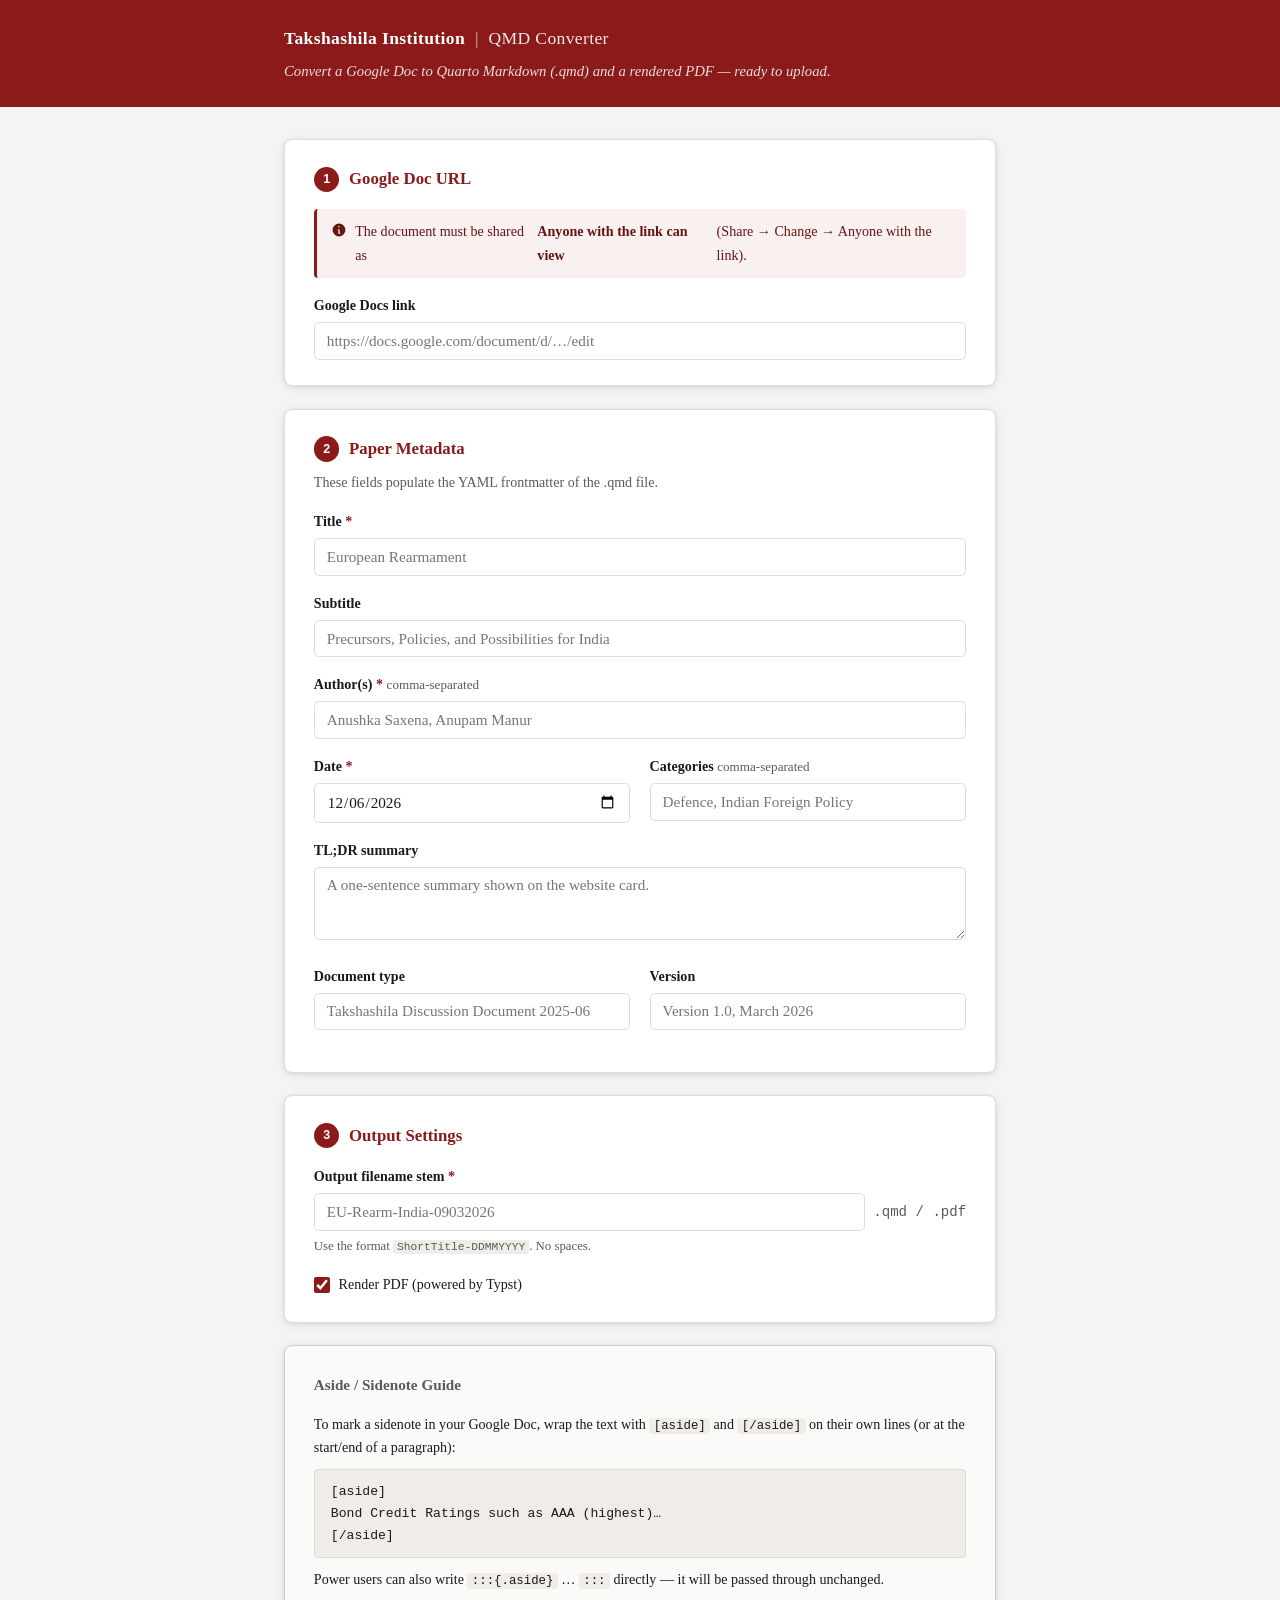
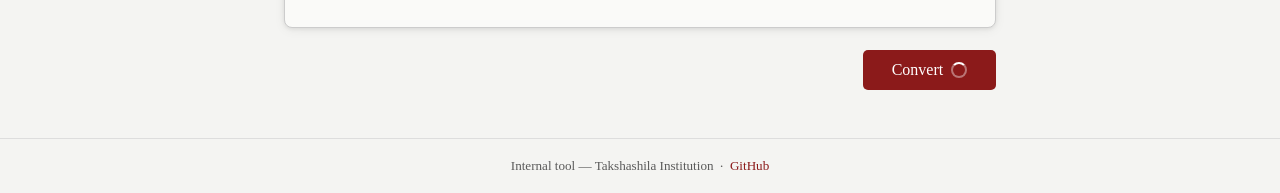
==== static/index.html @ 82a9cf4a "Initial commit: Takshashila QMD Converter" ====
<!DOCTYPE html>
<html lang="en">
<head>
  <meta charset="UTF-8" />
  <meta name="viewport" content="width=device-width, initial-scale=1.0" />
  <title>Takshashila QMD Converter</title>
  <link rel="stylesheet" href="style.css" />
</head>
<body>
  <header>
    <div class="header-inner">
      <div class="logo-row">
        <span class="logo-text">Takshashila Institution</span>
        <span class="logo-divider">|</span>
        <span class="tool-name">QMD Converter</span>
      </div>
      <p class="header-sub">Convert a Google Doc to Quarto Markdown (.qmd) and a rendered PDF — ready to upload.</p>
    </div>
  </header>

  <main>
    <form id="convertForm" novalidate>

      <!-- ── Step 1: Google Doc URL ─────────────────────────────────────── -->
      <section class="card">
        <h2><span class="step">1</span> Google Doc URL</h2>
        <div class="tip">
          <svg xmlns="http://www.w3.org/2000/svg" viewBox="0 0 20 20" fill="currentColor" width="16" height="16"><path fill-rule="evenodd" d="M18 10A8 8 0 1 1 2 10a8 8 0 0 1 16 0Zm-7-4a1 1 0 1 1-2 0 1 1 0 0 1 2 0ZM9 9a.75.75 0 0 0 0 1.5h.253a.25.25 0 0 1 .244.304l-.459 2.066A1.75 1.75 0 0 0 10.747 15H11a.75.75 0 0 0 0-1.5h-.253a.25.25 0 0 1-.244-.304l.459-2.066A1.75 1.75 0 0 0 9.253 9H9Z" clip-rule="evenodd" /></svg>
          The document must be shared as <strong>Anyone with the link can view</strong> (Share → Change → Anyone with the link).
        </div>
        <label for="google_doc_url">Google Docs link</label>
        <input
          type="url"
          id="google_doc_url"
          name="google_doc_url"
          placeholder="https://docs.google.com/document/d/…/edit"
          required
        />
      </section>

      <!-- ── Step 2: Paper metadata ─────────────────────────────────────── -->
      <section class="card">
        <h2><span class="step">2</span> Paper Metadata</h2>
        <p class="card-desc">These fields populate the YAML frontmatter of the .qmd file.</p>

        <div class="field-grid">
          <div class="field full">
            <label for="title">Title <span class="req">*</span></label>
            <input type="text" id="title" name="title" placeholder="European Rearmament" required />
          </div>

          <div class="field full">
            <label for="subtitle">Subtitle</label>
            <input type="text" id="subtitle" name="subtitle" placeholder="Precursors, Policies, and Possibilities for India" />
          </div>

          <div class="field full">
            <label for="authors">Author(s) <span class="req">*</span> <span class="hint">comma-separated</span></label>
            <input type="text" id="authors" name="authors" placeholder="Anushka Saxena, Anupam Manur" required />
          </div>

          <div class="field">
            <label for="date">Date <span class="req">*</span></label>
            <input type="date" id="date" name="date" required />
          </div>

          <div class="field">
            <label for="categories">Categories <span class="hint">comma-separated</span></label>
            <input type="text" id="categories" name="categories" placeholder="Defence, Indian Foreign Policy" />
          </div>

          <div class="field full">
            <label for="tldr">TL;DR summary</label>
            <textarea id="tldr" name="tldr" rows="3" placeholder="A one-sentence summary shown on the website card."></textarea>
          </div>

          <div class="field">
            <label for="doctype">Document type</label>
            <input type="text" id="doctype" name="doctype" placeholder="Takshashila Discussion Document 2025-06" />
          </div>

          <div class="field">
            <label for="docversion">Version</label>
            <input type="text" id="docversion" name="docversion" placeholder="Version 1.0, March 2026" />
          </div>
        </div>
      </section>

      <!-- ── Step 3: Output settings ────────────────────────────────────── -->
      <section class="card">
        <h2><span class="step">3</span> Output Settings</h2>

        <div class="field">
          <label for="pdf_filename">Output filename stem <span class="req">*</span></label>
          <div class="filename-row">
            <input type="text" id="pdf_filename" name="pdf_filename"
              placeholder="EU-Rearm-India-09032026" required
              pattern="[A-Za-z0-9_\-]+"
              title="Letters, numbers, hyphens and underscores only" />
            <span class="filename-ext">.qmd / .pdf</span>
          </div>
          <p class="field-hint">Use the format <code>ShortTitle-DDMMYYYY</code>. No spaces.</p>
        </div>

        <div class="checkbox-row">
          <input type="checkbox" id="render_pdf" name="render_pdf" checked />
          <label for="render_pdf">Render PDF (powered by Typst)</label>
        </div>
      </section>

      <!-- ── Aside tip ───────────────────────────────────────────────────── -->
      <section class="card aside-guide">
        <h2>Aside / Sidenote Guide</h2>
        <p>To mark a sidenote in your Google Doc, wrap the text with <code>[aside]</code> and <code>[/aside]</code> on their own lines (or at the start/end of a paragraph):</p>
        <pre>[aside]
Bond Credit Ratings such as AAA (highest)…
[/aside]</pre>
        <p>Power users can also write <code>:::{.aside}</code> … <code>:::</code> directly — it will be passed through unchanged.</p>
      </section>

      <!-- ── Submit ──────────────────────────────────────────────────────── -->
      <div class="submit-row">
        <button type="submit" id="convertBtn" class="btn-primary">
          <span class="btn-label">Convert</span>
          <span class="spinner" hidden></span>
        </button>
      </div>

    </form>

    <!-- ── Result area ─────────────────────────────────────────────────── -->
    <div id="resultArea" hidden>
      <section class="card result-card" id="successCard" hidden>
        <div class="result-icon success-icon">✓</div>
        <h2>Done!</h2>
        <p id="resultMsg"></p>
        <div class="download-buttons">
          <a id="dlZip" href="#" class="btn-primary" download>Download .zip (QMD + PDF + images)</a>
          <a id="dlQmd" href="#" class="btn-secondary" download>Download .qmd only</a>
          <a id="dlPdf" href="#" class="btn-secondary" download>Download .pdf only</a>
        </div>
        <button class="btn-text" id="convertAnother">Convert another document →</button>
      </section>

      <section class="card result-card" id="errorCard" hidden>
        <div class="result-icon error-icon">✕</div>
        <h2>Something went wrong</h2>
        <p id="errorMsg" class="error-text"></p>
        <button class="btn-secondary" id="tryAgainBtn">Try again</button>
      </section>
    </div>
  </main>

  <footer>
    <p>Internal tool — Takshashila Institution &nbsp;·&nbsp;
      <a href="https://github.com/takshashila-institution/qmd-converter" target="_blank">GitHub</a>
    </p>
  </footer>

  <script src="app.js"></script>
</body>
</html>
---- static/style.css ----
/* ── Reset & base ─────────────────────────────────────────────────────────── */
*, *::before, *::after { box-sizing: border-box; margin: 0; padding: 0; }

:root {
  --brand:       #8B1A1A;   /* Takshashila deep red */
  --brand-dark:  #6a1313;
  --brand-light: #f9f0f0;
  --text:        #1a1a1a;
  --muted:       #5a5a5a;
  --border:      #ddd;
  --bg:          #f4f4f2;
  --card-bg:     #ffffff;
  --success:     #1a6e35;
  --error:       #b91c1c;
  --radius:      8px;
  --shadow:      0 1px 4px rgba(0,0,0,.08), 0 2px 12px rgba(0,0,0,.06);
  --font:        'Georgia', serif;
  --mono:        'Menlo', 'Consolas', monospace;
}

body {
  font-family: var(--font);
  font-size: 16px;
  line-height: 1.65;
  color: var(--text);
  background: var(--bg);
  min-height: 100vh;
  display: flex;
  flex-direction: column;
}

/* ── Header ───────────────────────────────────────────────────────────────── */
header {
  background: var(--brand);
  color: #fff;
  padding: 1.5rem 0;
}
.header-inner {
  max-width: 760px;
  margin: 0 auto;
  padding: 0 1.5rem;
}
.logo-row {
  display: flex;
  align-items: center;
  gap: .6rem;
  font-size: 1.1rem;
  font-weight: bold;
  letter-spacing: .02em;
  margin-bottom: .35rem;
}
.logo-divider { opacity: .5; }
.tool-name { font-weight: normal; opacity: .9; }
.header-sub { font-size: .92rem; opacity: .85; font-style: italic; }

/* ── Main / layout ────────────────────────────────────────────────────────── */
main {
  flex: 1;
  max-width: 760px;
  width: 100%;
  margin: 2rem auto 3rem;
  padding: 0 1.5rem;
}

/* ── Cards ────────────────────────────────────────────────────────────────── */
.card {
  background: var(--card-bg);
  border: 1px solid var(--border);
  border-radius: var(--radius);
  box-shadow: var(--shadow);
  padding: 1.6rem 1.8rem;
  margin-bottom: 1.4rem;
}
.card h2 {
  font-size: 1.05rem;
  font-weight: bold;
  display: flex;
  align-items: center;
  gap: .6rem;
  margin-bottom: 1rem;
  color: var(--brand);
}
.card-desc {
  font-size: .88rem;
  color: var(--muted);
  margin-top: -.5rem;
  margin-bottom: 1rem;
}
.step {
  display: inline-flex;
  align-items: center;
  justify-content: center;
  width: 1.6rem;
  height: 1.6rem;
  background: var(--brand);
  color: #fff;
  border-radius: 50%;
  font-size: .78rem;
  font-family: sans-serif;
  font-weight: bold;
  flex-shrink: 0;
}

/* ── Tip box ──────────────────────────────────────────────────────────────── */
.tip {
  display: flex;
  align-items: flex-start;
  gap: .5rem;
  background: var(--brand-light);
  border-left: 3px solid var(--brand);
  border-radius: 4px;
  padding: .7rem .9rem;
  font-size: .88rem;
  color: var(--brand-dark);
  margin-bottom: 1rem;
}
.tip svg { flex-shrink: 0; margin-top: 2px; }

/* ── Form fields ──────────────────────────────────────────────────────────── */
label {
  display: block;
  font-size: .88rem;
  font-weight: bold;
  margin-bottom: .3rem;
  color: var(--text);
}
.hint {
  font-weight: normal;
  color: var(--muted);
  font-size: .82rem;
}
.req { color: var(--brand); }

input[type="text"],
input[type="url"],
input[type="date"],
textarea {
  width: 100%;
  padding: .55rem .75rem;
  border: 1px solid var(--border);
  border-radius: 5px;
  font-family: var(--font);
  font-size: .95rem;
  color: var(--text);
  background: #fff;
  transition: border-color .15s;
}
input:focus, textarea:focus {
  outline: none;
  border-color: var(--brand);
  box-shadow: 0 0 0 3px rgba(139,26,26,.1);
}
input.error, textarea.error {
  border-color: var(--error);
}
textarea { resize: vertical; }

.field { margin-bottom: 1rem; }
.field:last-child { margin-bottom: 0; }
.field-hint {
  font-size: .8rem;
  color: var(--muted);
  margin-top: .3rem;
}

.field-grid {
  display: grid;
  grid-template-columns: 1fr 1fr;
  gap: 0 1.2rem;
}
.field-grid .field.full { grid-column: 1 / -1; }

.filename-row {
  display: flex;
  align-items: center;
  gap: .5rem;
}
.filename-row input { flex: 1; }
.filename-ext {
  font-size: .88rem;
  color: var(--muted);
  white-space: nowrap;
  font-family: var(--mono);
}

.checkbox-row {
  display: flex;
  align-items: center;
  gap: .55rem;
  margin-top: .8rem;
  font-size: .92rem;
}
.checkbox-row input[type="checkbox"] {
  width: 1rem;
  height: 1rem;
  accent-color: var(--brand);
  cursor: pointer;
}
.checkbox-row label {
  margin: 0;
  font-weight: normal;
  cursor: pointer;
}

/* ── Aside guide card ─────────────────────────────────────────────────────── */
.aside-guide {
  background: #fafaf8;
  border-color: #ccc;
}
.aside-guide h2 {
  font-size: .95rem;
  color: var(--muted);
}
.aside-guide p { font-size: .88rem; margin-bottom: .6rem; }
.aside-guide pre {
  background: #f0ede8;
  border: 1px solid #ddd;
  border-radius: 4px;
  padding: .7rem 1rem;
  font-family: var(--mono);
  font-size: .82rem;
  margin-bottom: .6rem;
  overflow-x: auto;
}
code {
  font-family: var(--mono);
  font-size: .88em;
  background: #f0ede8;
  padding: .1em .35em;
  border-radius: 3px;
}
.aside-guide pre code { background: none; padding: 0; }

/* ── Buttons ──────────────────────────────────────────────────────────────── */
.submit-row {
  display: flex;
  justify-content: flex-end;
  margin-top: .5rem;
}
.btn-primary {
  background: var(--brand);
  color: #fff;
  border: none;
  border-radius: 5px;
  padding: .7rem 1.8rem;
  font-size: 1rem;
  font-family: var(--font);
  cursor: pointer;
  display: inline-flex;
  align-items: center;
  gap: .5rem;
  text-decoration: none;
  transition: background .15s;
}
.btn-primary:hover { background: var(--brand-dark); }
.btn-primary:disabled {
  background: #aaa;
  cursor: not-allowed;
}
.btn-secondary {
  background: #fff;
  color: var(--brand);
  border: 1.5px solid var(--brand);
  border-radius: 5px;
  padding: .6rem 1.4rem;
  font-size: .95rem;
  font-family: var(--font);
  cursor: pointer;
  text-decoration: none;
  display: inline-flex;
  align-items: center;
  transition: background .15s;
}
.btn-secondary:hover { background: var(--brand-light); }
.btn-text {
  background: none;
  border: none;
  color: var(--brand);
  font-family: var(--font);
  font-size: .9rem;
  cursor: pointer;
  padding: 0;
  text-decoration: underline;
  margin-top: .8rem;
}

/* ── Spinner ──────────────────────────────────────────────────────────────── */
.spinner {
  width: 16px;
  height: 16px;
  border: 2px solid rgba(255,255,255,.4);
  border-top-color: #fff;
  border-radius: 50%;
  animation: spin .7s linear infinite;
  display: inline-block;
}
@keyframes spin { to { transform: rotate(360deg); } }

/* ── Result area ──────────────────────────────────────────────────────────── */
#resultArea { margin-top: 1.4rem; }

.result-card {
  text-align: center;
  padding: 2.5rem 2rem;
}
.result-icon {
  width: 3rem;
  height: 3rem;
  border-radius: 50%;
  font-size: 1.4rem;
  font-weight: bold;
  display: flex;
  align-items: center;
  justify-content: center;
  margin: 0 auto 1rem;
}
.success-icon { background: #d1fae5; color: var(--success); }
.error-icon   { background: #fee2e2; color: var(--error); }

.result-card h2 {
  justify-content: center;
  margin-bottom: .5rem;
  color: var(--text);
}
.result-card p { font-size: .95rem; color: var(--muted); margin-bottom: 1.4rem; }
.error-text { color: var(--error) !important; font-size: .9rem !important; }

.download-buttons {
  display: flex;
  flex-wrap: wrap;
  gap: .75rem;
  justify-content: center;
  margin-bottom: 1rem;
}

/* ── Footer ───────────────────────────────────────────────────────────────── */
footer {
  text-align: center;
  padding: 1rem;
  font-size: .82rem;
  color: var(--muted);
  border-top: 1px solid var(--border);
}
footer a { color: var(--brand); text-decoration: none; }
footer a:hover { text-decoration: underline; }

/* ── Responsive ───────────────────────────────────────────────────────────── */
@media (max-width: 540px) {
  .field-grid { grid-template-columns: 1fr; }
  .field-grid .field.full { grid-column: 1; }
  .download-buttons { flex-direction: column; align-items: center; }
  .card { padding: 1.2rem 1.1rem; }
}
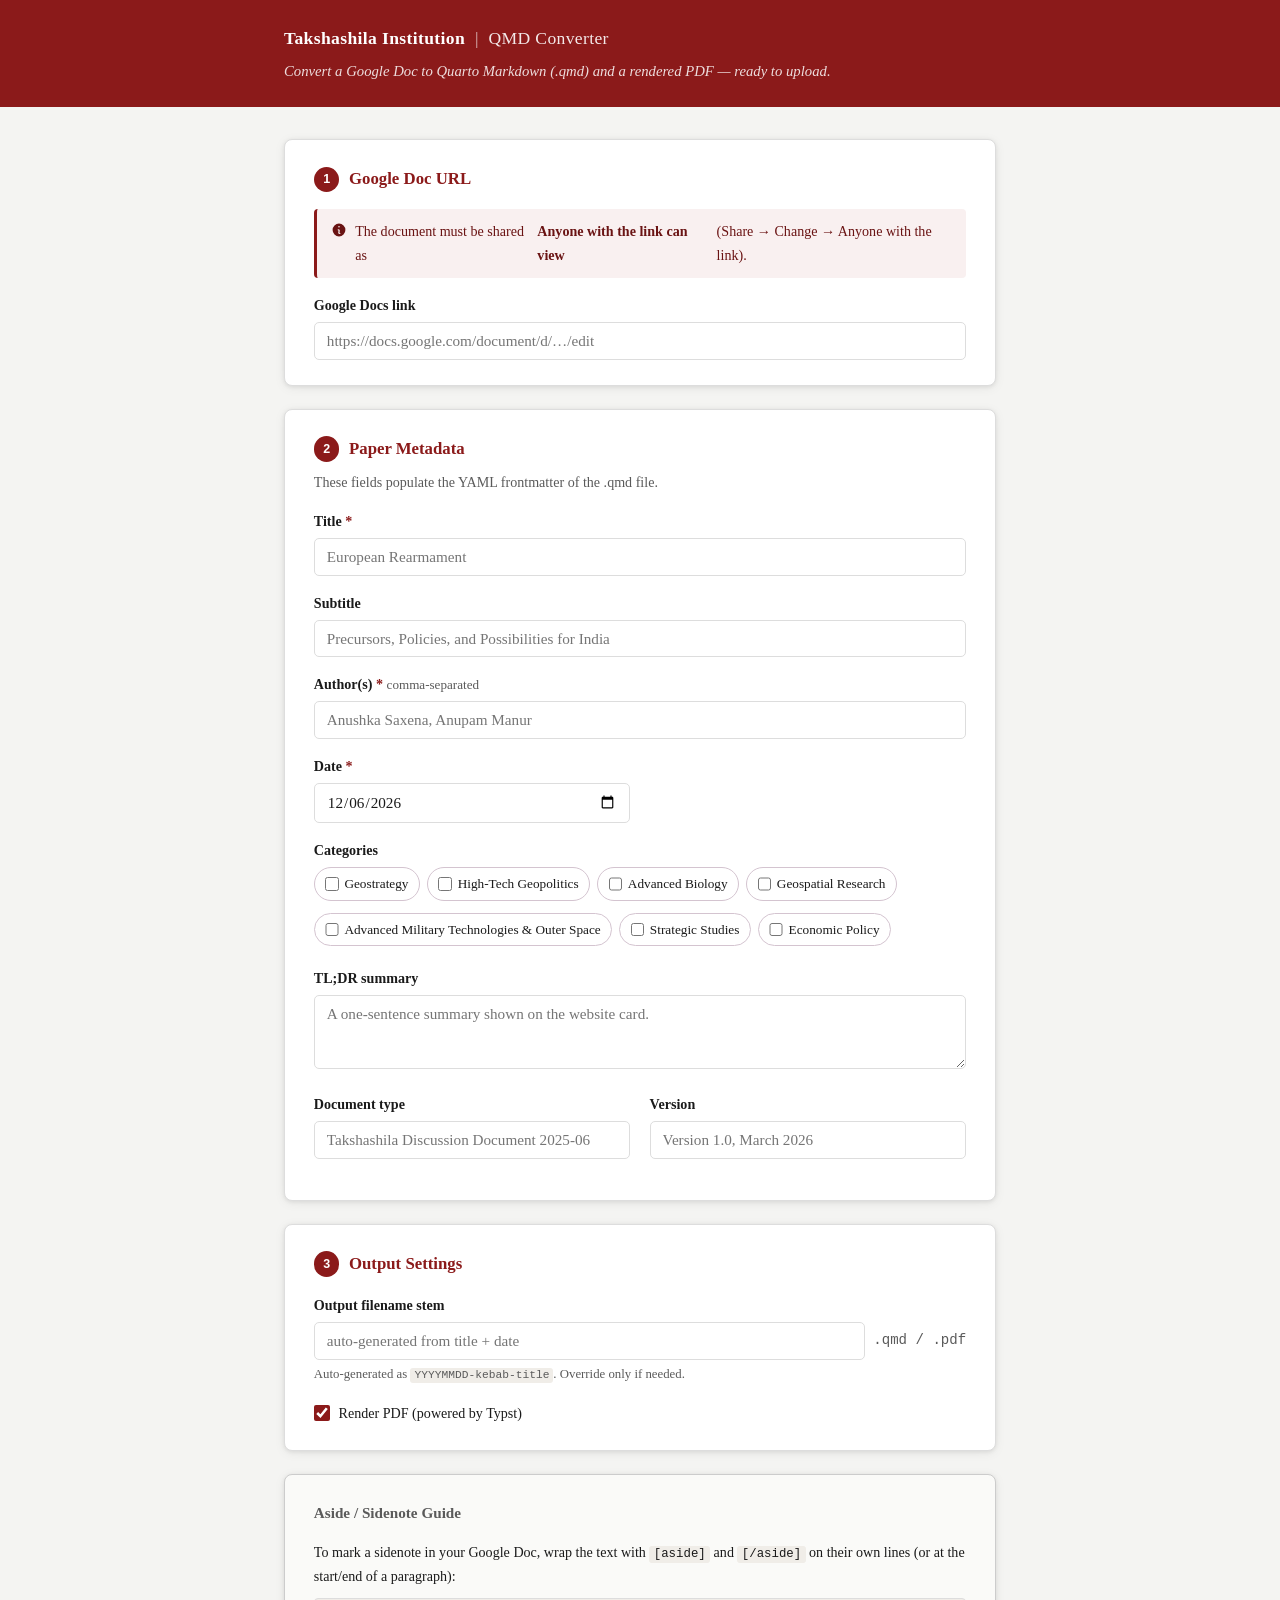
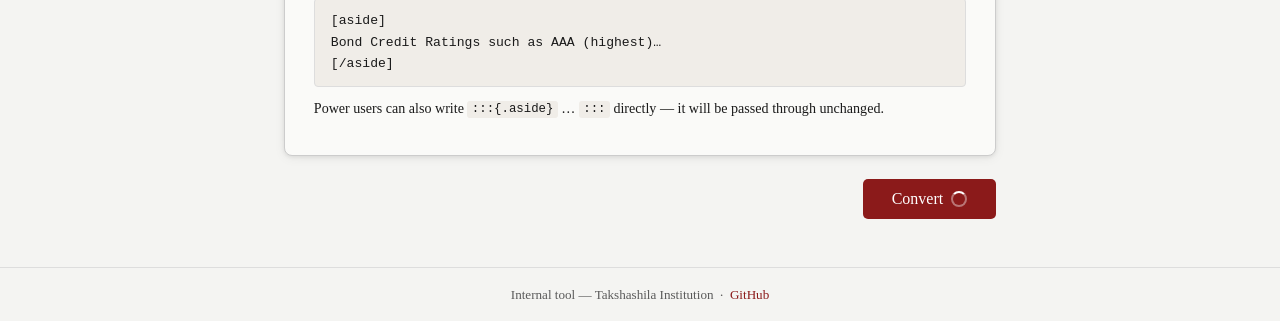
==== commit 45f7af35: "feat: YAML quoting, auto filename, approved category tags 1. YAML quoting: title/subtitle are now do" ====
--- a/static/index.html
+++ b/static/index.html
@@ -64,9 +64,18 @@
             <input type="date" id="date" name="date" required />
           </div>
 
-          <div class="field">
-            <label for="categories">Categories <span class="hint">comma-separated</span></label>
-            <input type="text" id="categories" name="categories" placeholder="Defence, Indian Foreign Policy" />
+          <div class="field full">
+            <label>Categories</label>
+            <div class="cat-grid">
+              <label class="cat-chip"><input type="checkbox" name="categories_cb" value="Geostrategy"> Geostrategy</label>
+              <label class="cat-chip"><input type="checkbox" name="categories_cb" value="High-Tech Geopolitics"> High-Tech Geopolitics</label>
+              <label class="cat-chip"><input type="checkbox" name="categories_cb" value="Advanced Biology"> Advanced Biology</label>
+              <label class="cat-chip"><input type="checkbox" name="categories_cb" value="Geospatial Research"> Geospatial Research</label>
+              <label class="cat-chip"><input type="checkbox" name="categories_cb" value="Advanced Military Technologies &amp; Outer Space"> Advanced Military Technologies &amp; Outer Space</label>
+              <label class="cat-chip"><input type="checkbox" name="categories_cb" value="Strategic Studies"> Strategic Studies</label>
+              <label class="cat-chip"><input type="checkbox" name="categories_cb" value="Economic Policy"> Economic Policy</label>
+            </div>
+            <input type="hidden" id="categories" name="categories" />
           </div>
 
           <div class="field full">
@@ -91,15 +100,15 @@
         <h2><span class="step">3</span> Output Settings</h2>
 
         <div class="field">
-          <label for="pdf_filename">Output filename stem <span class="req">*</span></label>
+          <label for="pdf_filename">Output filename stem</label>
           <div class="filename-row">
             <input type="text" id="pdf_filename" name="pdf_filename"
-              placeholder="EU-Rearm-India-09032026" required
-              pattern="[A-Za-z0-9_\-]+"
+              placeholder="auto-generated from title + date"
+              pattern="[A-Za-z0-9_\-]*"
               title="Letters, numbers, hyphens and underscores only" />
             <span class="filename-ext">.qmd / .pdf</span>
           </div>
-          <p class="field-hint">Use the format <code>ShortTitle-DDMMYYYY</code>. No spaces.</p>
+          <p class="field-hint">Auto-generated as <code>YYYYMMDD-kebab-title</code>. Override only if needed.</p>
         </div>
 
         <div class="checkbox-row">
--- a/static/style.css
+++ b/static/style.css
@@ -202,6 +202,44 @@
   cursor: pointer;
 }
 
+/* ── Category chip grid ───────────────────────────────────────────────────── */
+.cat-grid {
+  display: flex;
+  flex-wrap: wrap;
+  gap: .45rem;
+  margin-top: .35rem;
+}
+.cat-chip {
+  display: flex;
+  align-items: center;
+  gap: .35rem;
+  padding: .3rem .65rem;
+  border: 1.5px solid #d4c4d0;
+  border-radius: 999px;
+  font-size: .83rem;
+  font-weight: normal;
+  cursor: pointer;
+  user-select: none;
+  transition: border-color .15s, background .15s;
+}
+.cat-chip:hover {
+  border-color: var(--brand);
+  background: #fdf4fa;
+}
+.cat-chip input[type="checkbox"] {
+  width: .85rem;
+  height: .85rem;
+  accent-color: var(--brand);
+  cursor: pointer;
+  margin: 0;
+}
+.cat-chip:has(input:checked) {
+  border-color: var(--brand);
+  background: #f5e6f0;
+  color: var(--brand);
+  font-weight: 500;
+}
+
 /* ── Aside guide card ─────────────────────────────────────────────────────── */
 .aside-guide {
   background: #fafaf8;
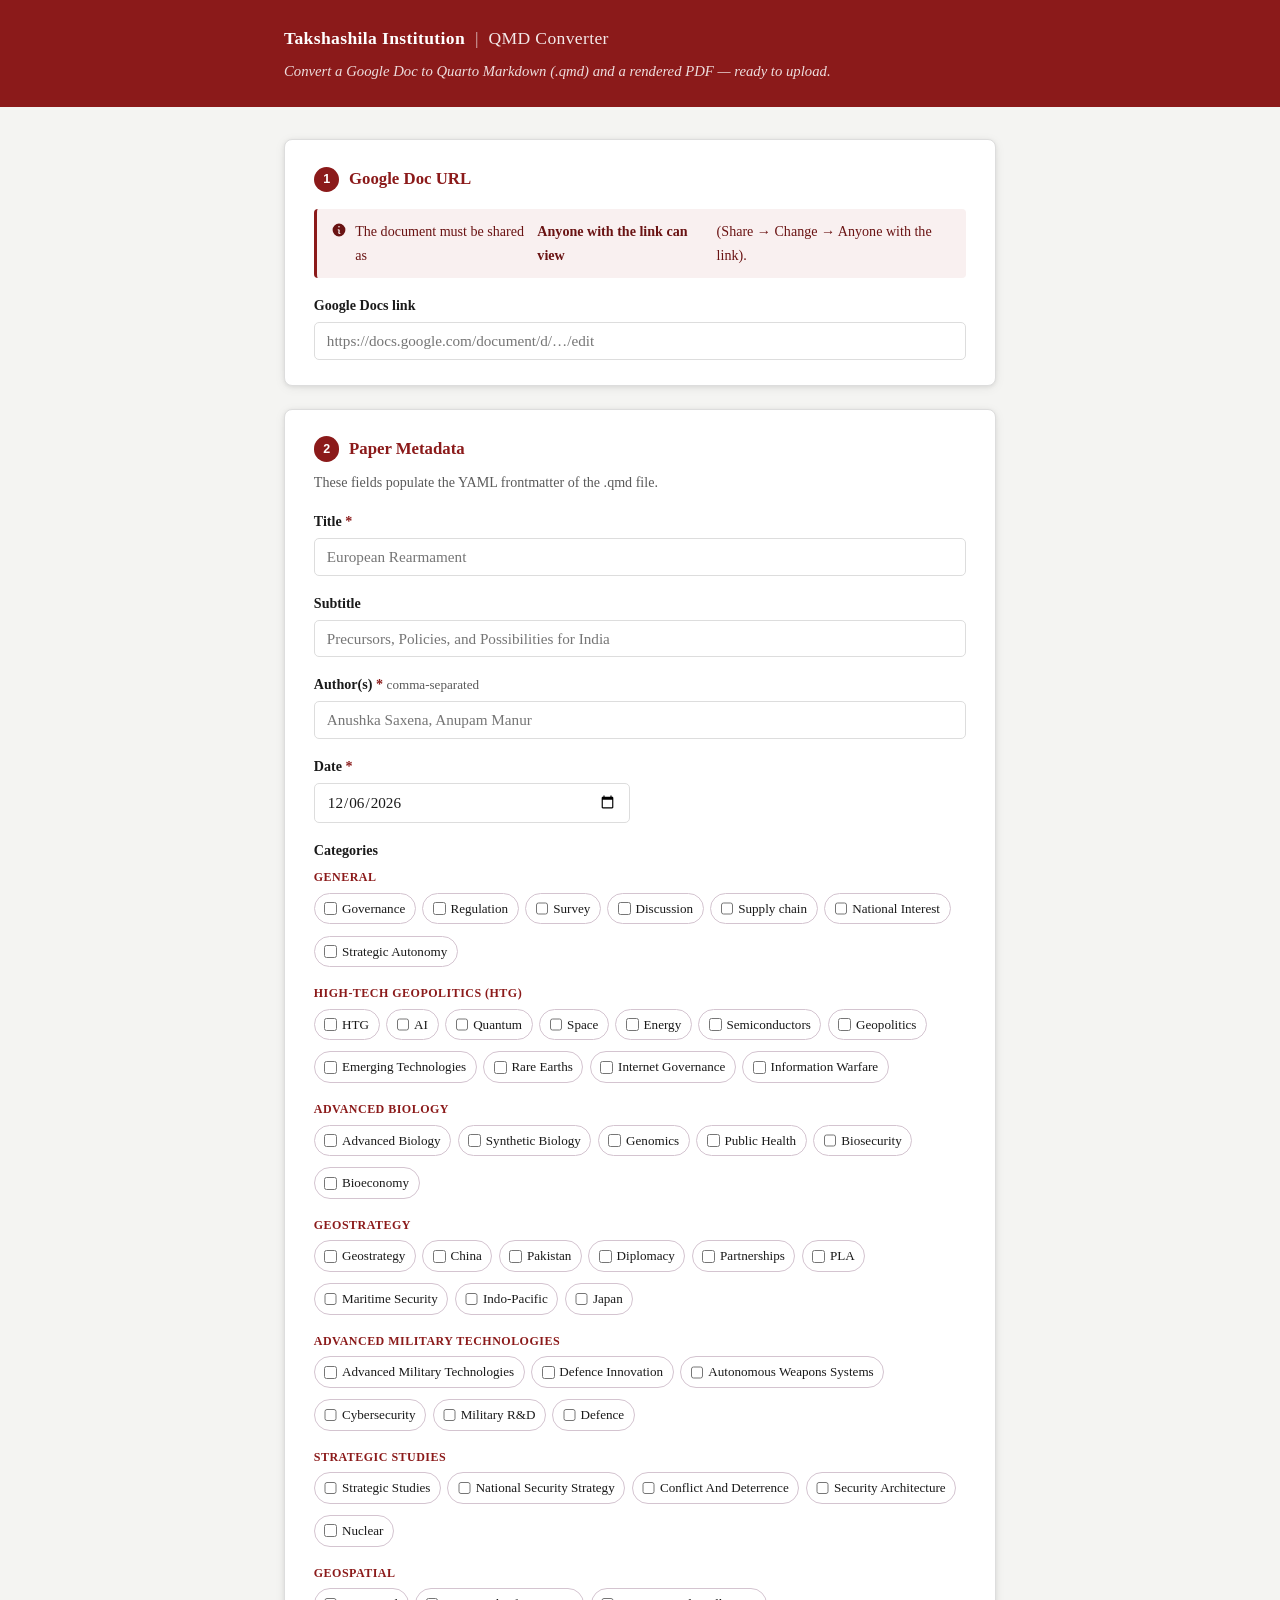
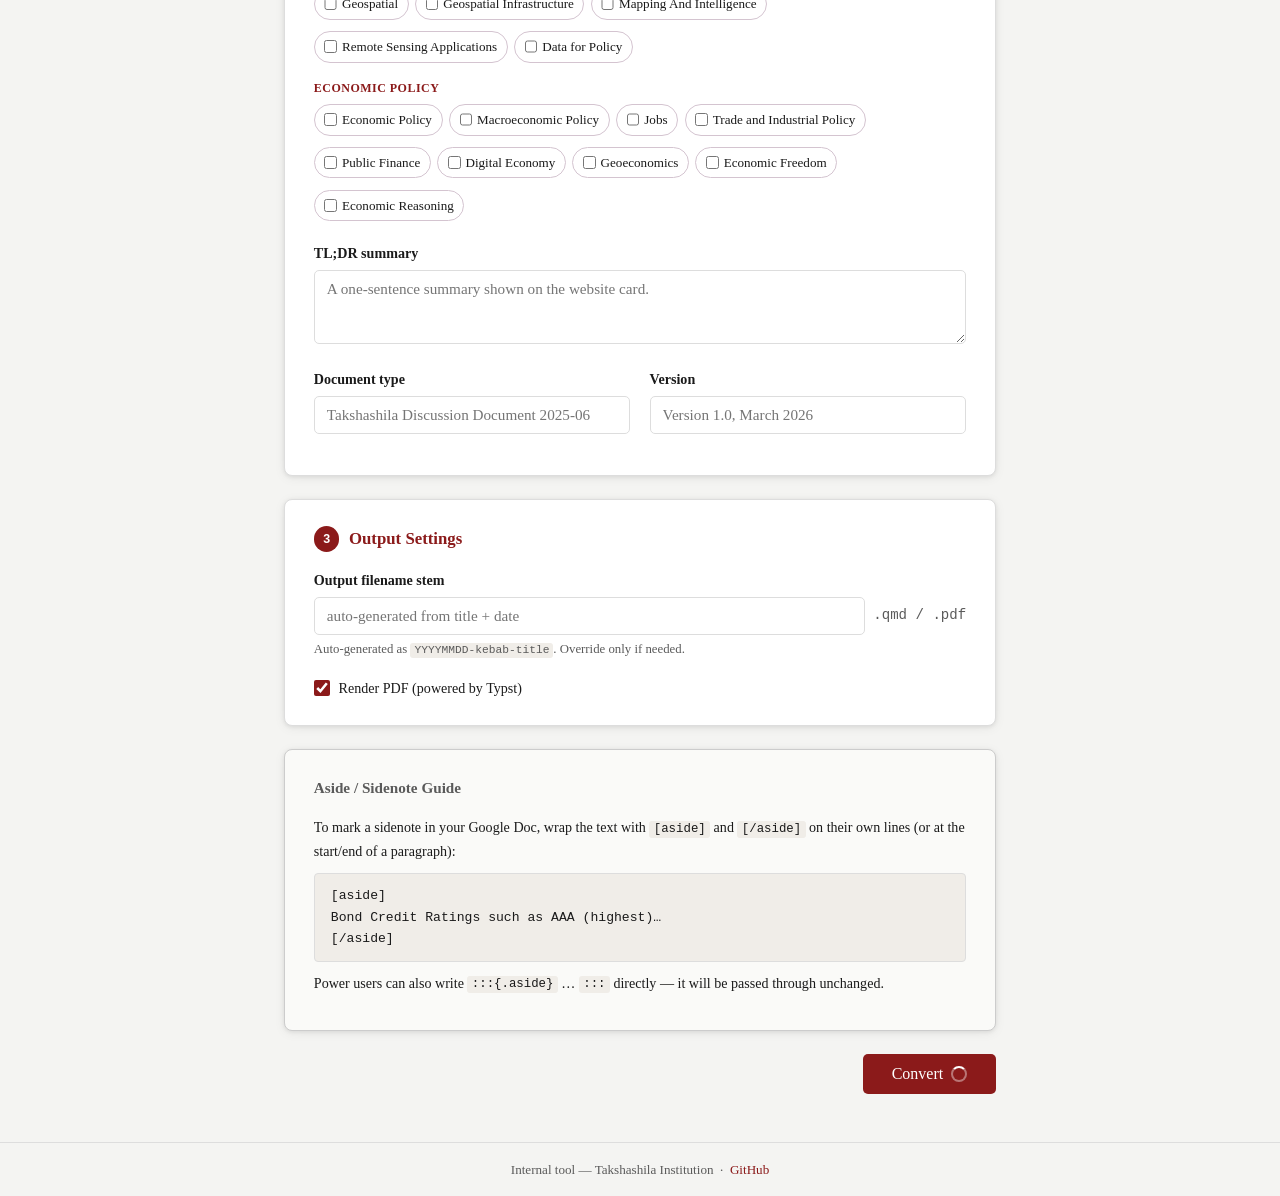
==== commit b705c6f1: "feat: replace category tags with full approved list from internal doc Replace the 7 placeholder rese" ====
--- a/static/index.html
+++ b/static/index.html
@@ -66,14 +66,114 @@
 
           <div class="field full">
             <label>Categories</label>
-            <div class="cat-grid">
-              <label class="cat-chip"><input type="checkbox" name="categories_cb" value="Geostrategy"> Geostrategy</label>
-              <label class="cat-chip"><input type="checkbox" name="categories_cb" value="High-Tech Geopolitics"> High-Tech Geopolitics</label>
-              <label class="cat-chip"><input type="checkbox" name="categories_cb" value="Advanced Biology"> Advanced Biology</label>
-              <label class="cat-chip"><input type="checkbox" name="categories_cb" value="Geospatial Research"> Geospatial Research</label>
-              <label class="cat-chip"><input type="checkbox" name="categories_cb" value="Advanced Military Technologies &amp; Outer Space"> Advanced Military Technologies &amp; Outer Space</label>
-              <label class="cat-chip"><input type="checkbox" name="categories_cb" value="Strategic Studies"> Strategic Studies</label>
-              <label class="cat-chip"><input type="checkbox" name="categories_cb" value="Economic Policy"> Economic Policy</label>
+            <div class="cat-groups">
+
+              <div class="cat-group">
+                <span class="cat-group-label">General</span>
+                <div class="cat-chip-row">
+                  <label class="cat-chip"><input type="checkbox" name="categories_cb" value="Governance"> Governance</label>
+                  <label class="cat-chip"><input type="checkbox" name="categories_cb" value="Regulation"> Regulation</label>
+                  <label class="cat-chip"><input type="checkbox" name="categories_cb" value="Survey"> Survey</label>
+                  <label class="cat-chip"><input type="checkbox" name="categories_cb" value="Discussion"> Discussion</label>
+                  <label class="cat-chip"><input type="checkbox" name="categories_cb" value="Supply chain"> Supply chain</label>
+                  <label class="cat-chip"><input type="checkbox" name="categories_cb" value="National Interest"> National Interest</label>
+                  <label class="cat-chip"><input type="checkbox" name="categories_cb" value="Strategic Autonomy"> Strategic Autonomy</label>
+                </div>
+              </div>
+
+              <div class="cat-group">
+                <span class="cat-group-label">High-Tech Geopolitics (HTG)</span>
+                <div class="cat-chip-row">
+                  <label class="cat-chip"><input type="checkbox" name="categories_cb" value="HTG"> HTG</label>
+                  <label class="cat-chip"><input type="checkbox" name="categories_cb" value="AI"> AI</label>
+                  <label class="cat-chip"><input type="checkbox" name="categories_cb" value="Quantum"> Quantum</label>
+                  <label class="cat-chip"><input type="checkbox" name="categories_cb" value="Space"> Space</label>
+                  <label class="cat-chip"><input type="checkbox" name="categories_cb" value="Energy"> Energy</label>
+                  <label class="cat-chip"><input type="checkbox" name="categories_cb" value="Semiconductors"> Semiconductors</label>
+                  <label class="cat-chip"><input type="checkbox" name="categories_cb" value="Geopolitics"> Geopolitics</label>
+                  <label class="cat-chip"><input type="checkbox" name="categories_cb" value="Emerging Technologies"> Emerging Technologies</label>
+                  <label class="cat-chip"><input type="checkbox" name="categories_cb" value="Rare Earths"> Rare Earths</label>
+                  <label class="cat-chip"><input type="checkbox" name="categories_cb" value="Internet Governance"> Internet Governance</label>
+                  <label class="cat-chip"><input type="checkbox" name="categories_cb" value="Information Warfare"> Information Warfare</label>
+                </div>
+              </div>
+
+              <div class="cat-group">
+                <span class="cat-group-label">Advanced Biology</span>
+                <div class="cat-chip-row">
+                  <label class="cat-chip"><input type="checkbox" name="categories_cb" value="Advanced Biology"> Advanced Biology</label>
+                  <label class="cat-chip"><input type="checkbox" name="categories_cb" value="Synthetic Biology"> Synthetic Biology</label>
+                  <label class="cat-chip"><input type="checkbox" name="categories_cb" value="Genomics"> Genomics</label>
+                  <label class="cat-chip"><input type="checkbox" name="categories_cb" value="Public Health"> Public Health</label>
+                  <label class="cat-chip"><input type="checkbox" name="categories_cb" value="Biosecurity"> Biosecurity</label>
+                  <label class="cat-chip"><input type="checkbox" name="categories_cb" value="Bioeconomy"> Bioeconomy</label>
+                </div>
+              </div>
+
+              <div class="cat-group">
+                <span class="cat-group-label">Geostrategy</span>
+                <div class="cat-chip-row">
+                  <label class="cat-chip"><input type="checkbox" name="categories_cb" value="Geostrategy"> Geostrategy</label>
+                  <label class="cat-chip"><input type="checkbox" name="categories_cb" value="China"> China</label>
+                  <label class="cat-chip"><input type="checkbox" name="categories_cb" value="Pakistan"> Pakistan</label>
+                  <label class="cat-chip"><input type="checkbox" name="categories_cb" value="Diplomacy"> Diplomacy</label>
+                  <label class="cat-chip"><input type="checkbox" name="categories_cb" value="Partnerships"> Partnerships</label>
+                  <label class="cat-chip"><input type="checkbox" name="categories_cb" value="PLA"> PLA</label>
+                  <label class="cat-chip"><input type="checkbox" name="categories_cb" value="Maritime Security"> Maritime Security</label>
+                  <label class="cat-chip"><input type="checkbox" name="categories_cb" value="Indo-Pacific"> Indo-Pacific</label>
+                  <label class="cat-chip"><input type="checkbox" name="categories_cb" value="Japan"> Japan</label>
+                </div>
+              </div>
+
+              <div class="cat-group">
+                <span class="cat-group-label">Advanced Military Technologies</span>
+                <div class="cat-chip-row">
+                  <label class="cat-chip"><input type="checkbox" name="categories_cb" value="Advanced Military Technologies"> Advanced Military Technologies</label>
+                  <label class="cat-chip"><input type="checkbox" name="categories_cb" value="Defence Innovation"> Defence Innovation</label>
+                  <label class="cat-chip"><input type="checkbox" name="categories_cb" value="Autonomous Weapons Systems"> Autonomous Weapons Systems</label>
+                  <label class="cat-chip"><input type="checkbox" name="categories_cb" value="Cybersecurity"> Cybersecurity</label>
+                  <label class="cat-chip"><input type="checkbox" name="categories_cb" value="Military R&amp;D"> Military R&amp;D</label>
+                  <label class="cat-chip"><input type="checkbox" name="categories_cb" value="Defence"> Defence</label>
+                </div>
+              </div>
+
+              <div class="cat-group">
+                <span class="cat-group-label">Strategic Studies</span>
+                <div class="cat-chip-row">
+                  <label class="cat-chip"><input type="checkbox" name="categories_cb" value="Strategic Studies"> Strategic Studies</label>
+                  <label class="cat-chip"><input type="checkbox" name="categories_cb" value="National Security Strategy"> National Security Strategy</label>
+                  <label class="cat-chip"><input type="checkbox" name="categories_cb" value="Conflict And Deterrence"> Conflict And Deterrence</label>
+                  <label class="cat-chip"><input type="checkbox" name="categories_cb" value="Security Architecture"> Security Architecture</label>
+                  <label class="cat-chip"><input type="checkbox" name="categories_cb" value="Nuclear"> Nuclear</label>
+                </div>
+              </div>
+
+              <div class="cat-group">
+                <span class="cat-group-label">Geospatial</span>
+                <div class="cat-chip-row">
+                  <label class="cat-chip"><input type="checkbox" name="categories_cb" value="Geospatial"> Geospatial</label>
+                  <label class="cat-chip"><input type="checkbox" name="categories_cb" value="Geospatial Infrastructure"> Geospatial Infrastructure</label>
+                  <label class="cat-chip"><input type="checkbox" name="categories_cb" value="Mapping And Intelligence"> Mapping And Intelligence</label>
+                  <label class="cat-chip"><input type="checkbox" name="categories_cb" value="Remote Sensing Applications"> Remote Sensing Applications</label>
+                  <label class="cat-chip"><input type="checkbox" name="categories_cb" value="Data for Policy"> Data for Policy</label>
+                </div>
+              </div>
+
+              <div class="cat-group">
+                <span class="cat-group-label">Economic Policy</span>
+                <div class="cat-chip-row">
+                  <label class="cat-chip"><input type="checkbox" name="categories_cb" value="Economic Policy"> Economic Policy</label>
+                  <label class="cat-chip"><input type="checkbox" name="categories_cb" value="Macroeconomic Policy"> Macroeconomic Policy</label>
+                  <label class="cat-chip"><input type="checkbox" name="categories_cb" value="Jobs"> Jobs</label>
+                  <label class="cat-chip"><input type="checkbox" name="categories_cb" value="Trade and Industrial Policy"> Trade and Industrial Policy</label>
+                  <label class="cat-chip"><input type="checkbox" name="categories_cb" value="Public Finance"> Public Finance</label>
+                  <label class="cat-chip"><input type="checkbox" name="categories_cb" value="Digital Economy"> Digital Economy</label>
+                  <label class="cat-chip"><input type="checkbox" name="categories_cb" value="Geoeconomics"> Geoeconomics</label>
+                  <label class="cat-chip"><input type="checkbox" name="categories_cb" value="Economic Freedom"> Economic Freedom</label>
+                  <label class="cat-chip"><input type="checkbox" name="categories_cb" value="Economic Reasoning"> Economic Reasoning</label>
+                </div>
+              </div>
+
             </div>
             <input type="hidden" id="categories" name="categories" />
           </div>
--- a/static/style.css
+++ b/static/style.css
@@ -202,21 +202,35 @@
   cursor: pointer;
 }
 
-/* ── Category chip grid ───────────────────────────────────────────────────── */
-.cat-grid {
+/* ── Category grouped picker ──────────────────────────────────────────────── */
+.cat-groups {
+  display: flex;
+  flex-direction: column;
+  gap: .75rem;
+  margin-top: .4rem;
+}
+.cat-group-label {
+  display: block;
+  font-size: .75rem;
+  font-weight: 600;
+  text-transform: uppercase;
+  letter-spacing: .04em;
+  color: var(--brand);
+  margin-bottom: .3rem;
+}
+.cat-chip-row {
   display: flex;
   flex-wrap: wrap;
-  gap: .45rem;
-  margin-top: .35rem;
+  gap: .4rem;
 }
 .cat-chip {
   display: flex;
   align-items: center;
-  gap: .35rem;
-  padding: .3rem .65rem;
+  gap: .3rem;
+  padding: .25rem .6rem;
   border: 1.5px solid #d4c4d0;
   border-radius: 999px;
-  font-size: .83rem;
+  font-size: .82rem;
   font-weight: normal;
   cursor: pointer;
   user-select: none;
@@ -227,8 +241,8 @@
   background: #fdf4fa;
 }
 .cat-chip input[type="checkbox"] {
-  width: .85rem;
-  height: .85rem;
+  width: .8rem;
+  height: .8rem;
   accent-color: var(--brand);
   cursor: pointer;
   margin: 0;
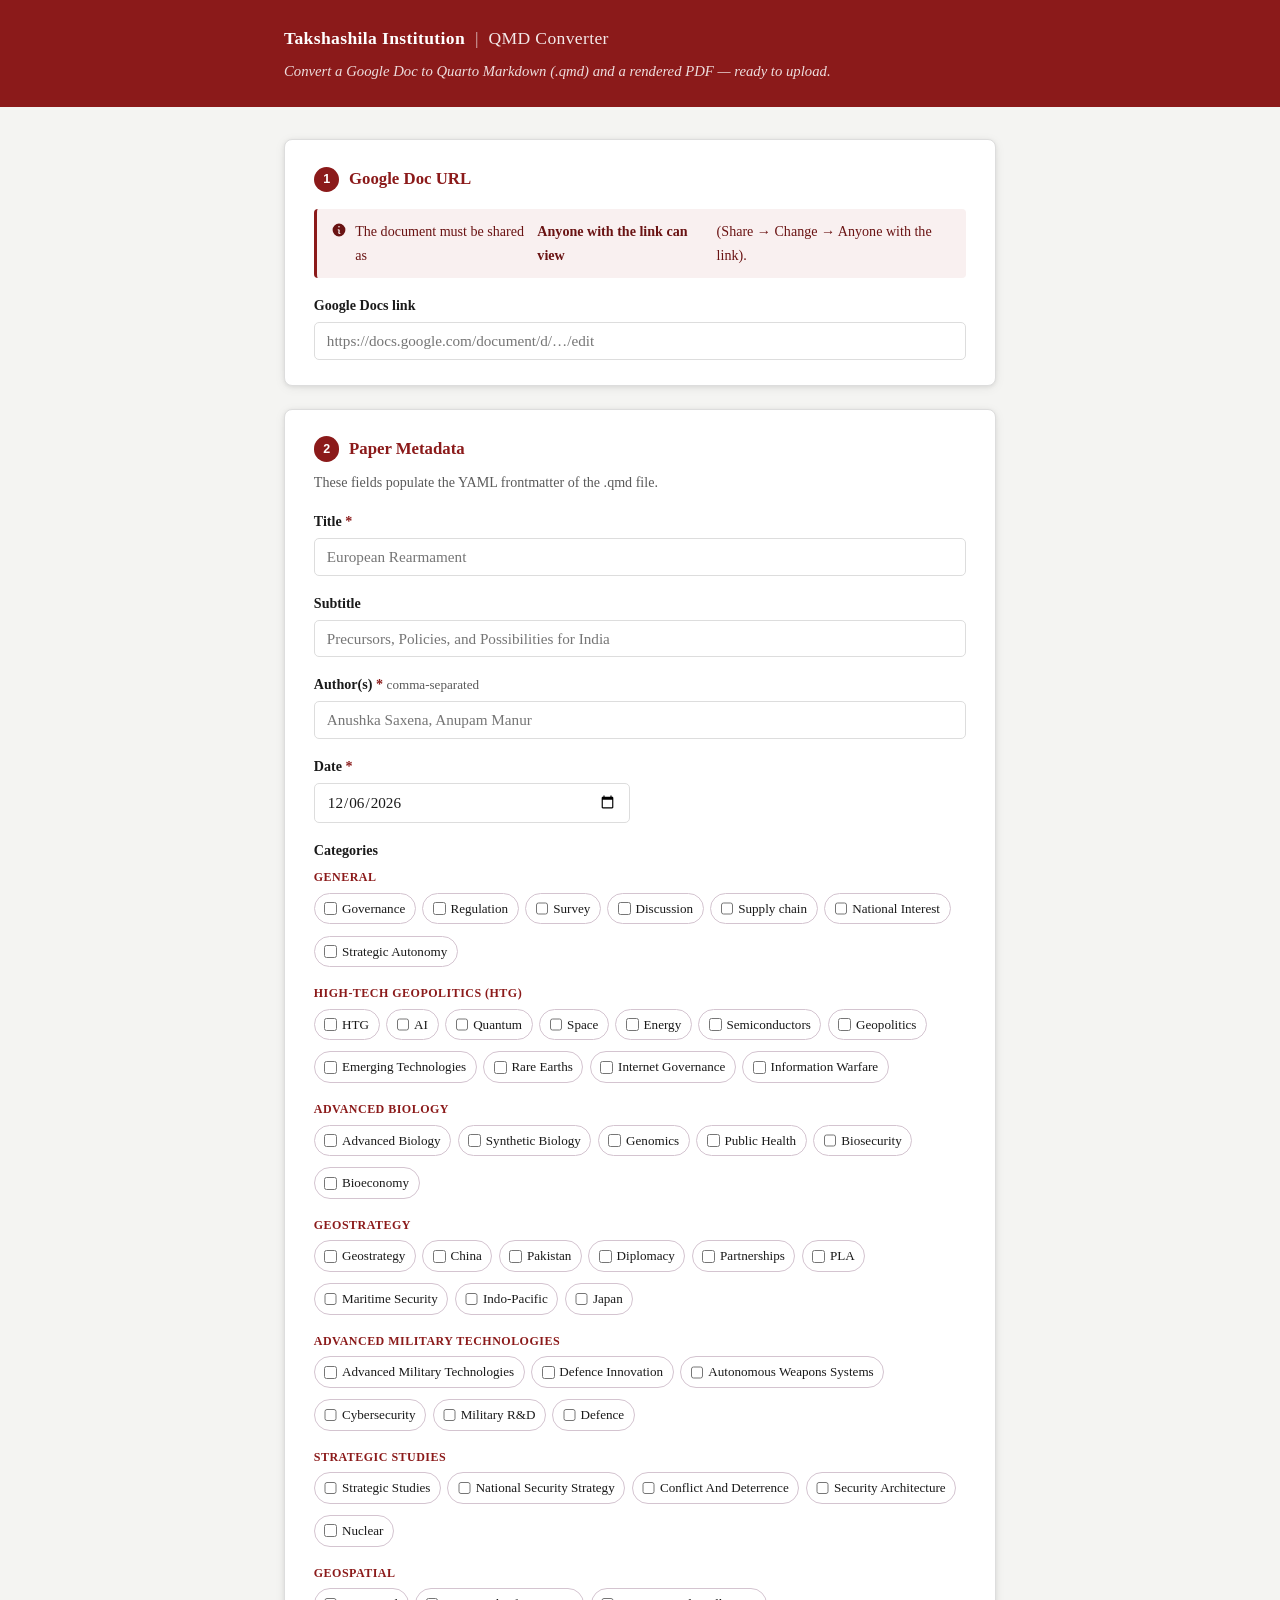
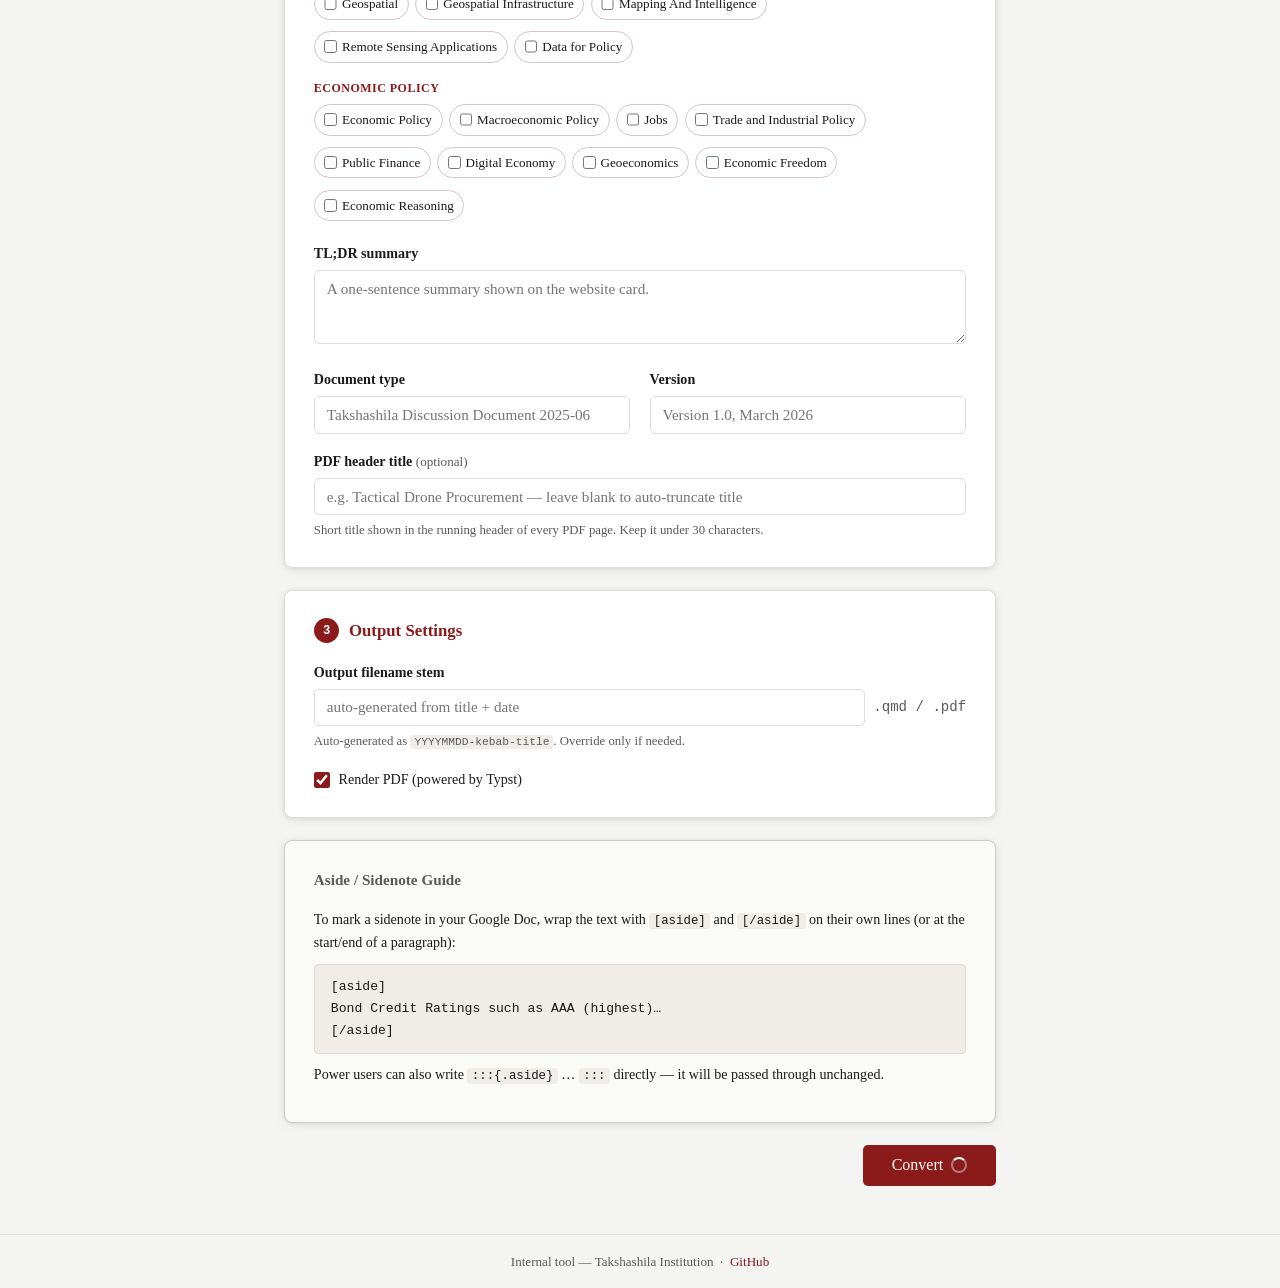
==== commit efbfd86f: "feat: add manual PDF header title field, remove Claude API dependency Authors can now type their own" ====
--- a/static/index.html
+++ b/static/index.html
@@ -192,6 +192,13 @@
             <label for="docversion">Version</label>
             <input type="text" id="docversion" name="docversion" placeholder="Version 1.0, March 2026" />
           </div>
+
+          <div class="field full">
+            <label for="header_title">PDF header title <span class="hint">(optional)</span></label>
+            <input type="text" id="header_title" name="header_title" maxlength="35"
+              placeholder="e.g. Tactical Drone Procurement — leave blank to auto-truncate title" />
+            <p class="field-hint">Short title shown in the running header of every PDF page. Keep it under 30 characters.</p>
+          </div>
         </div>
       </section>
 
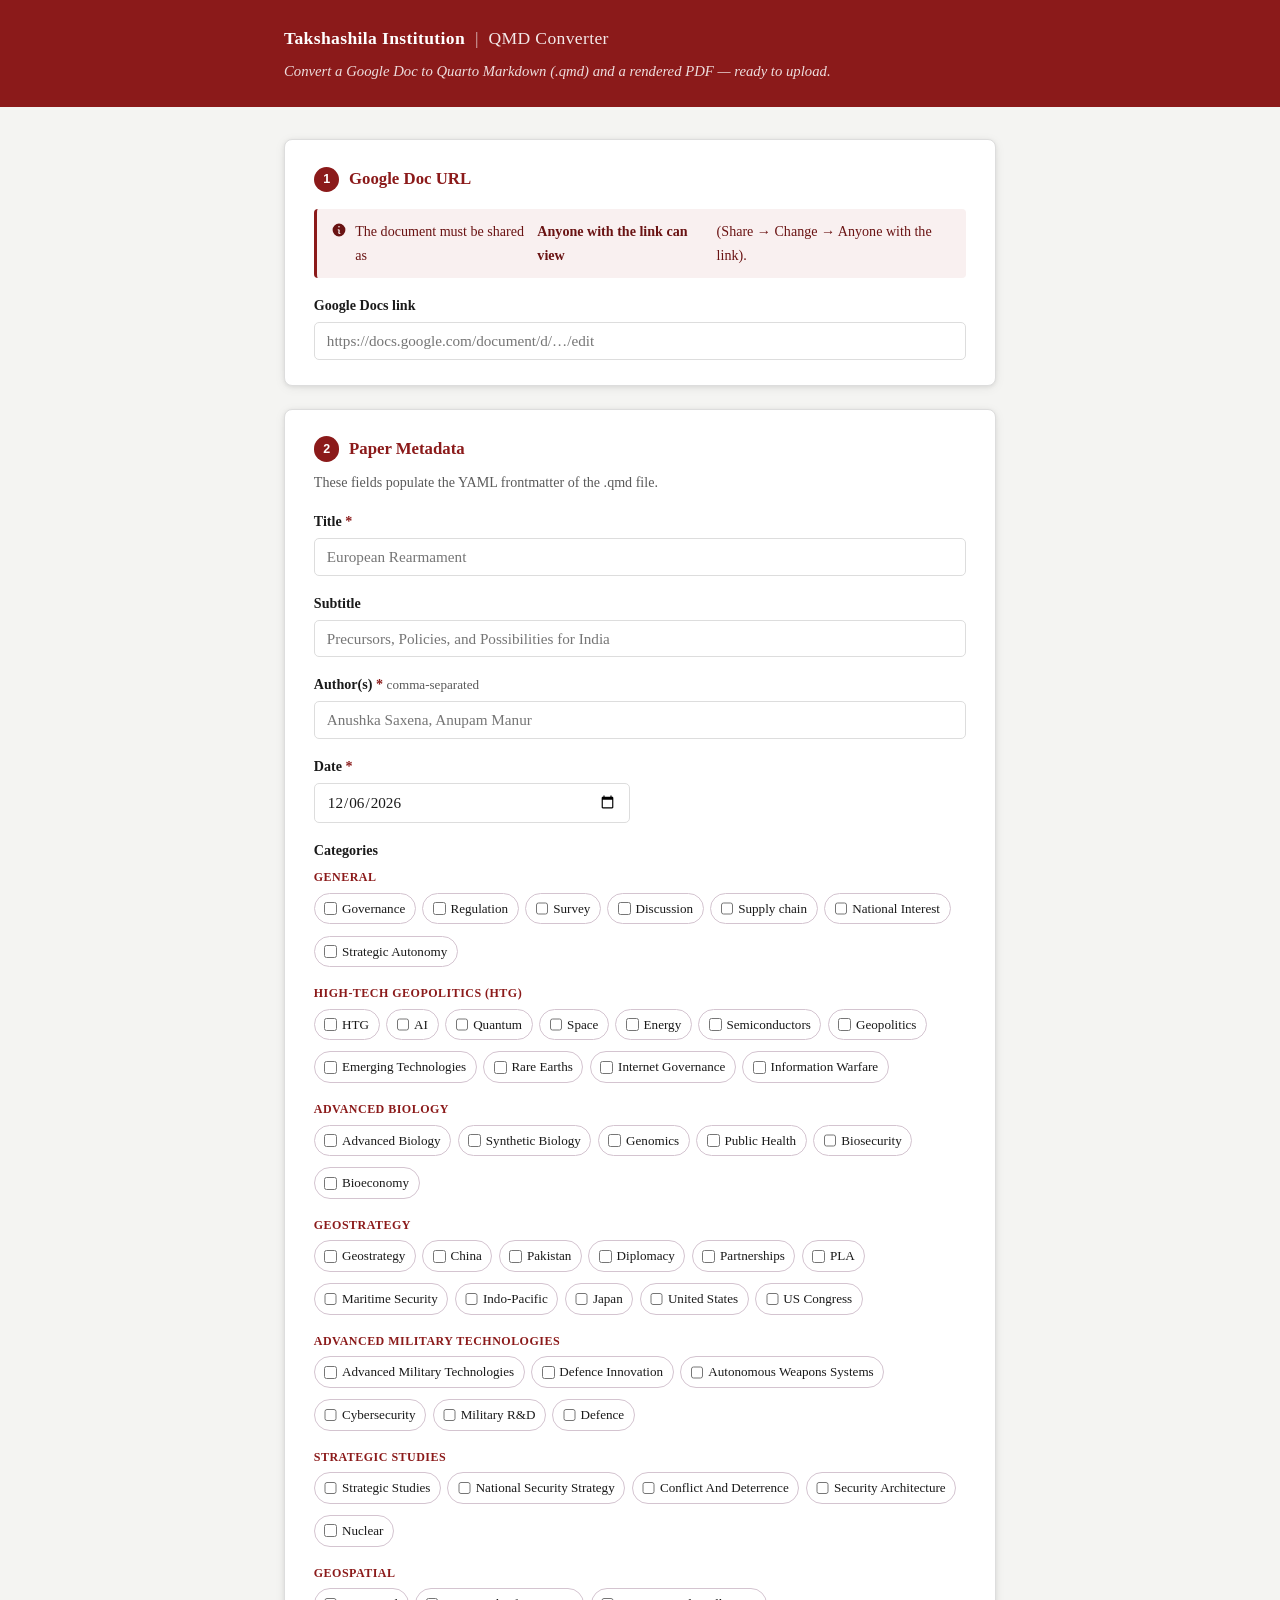
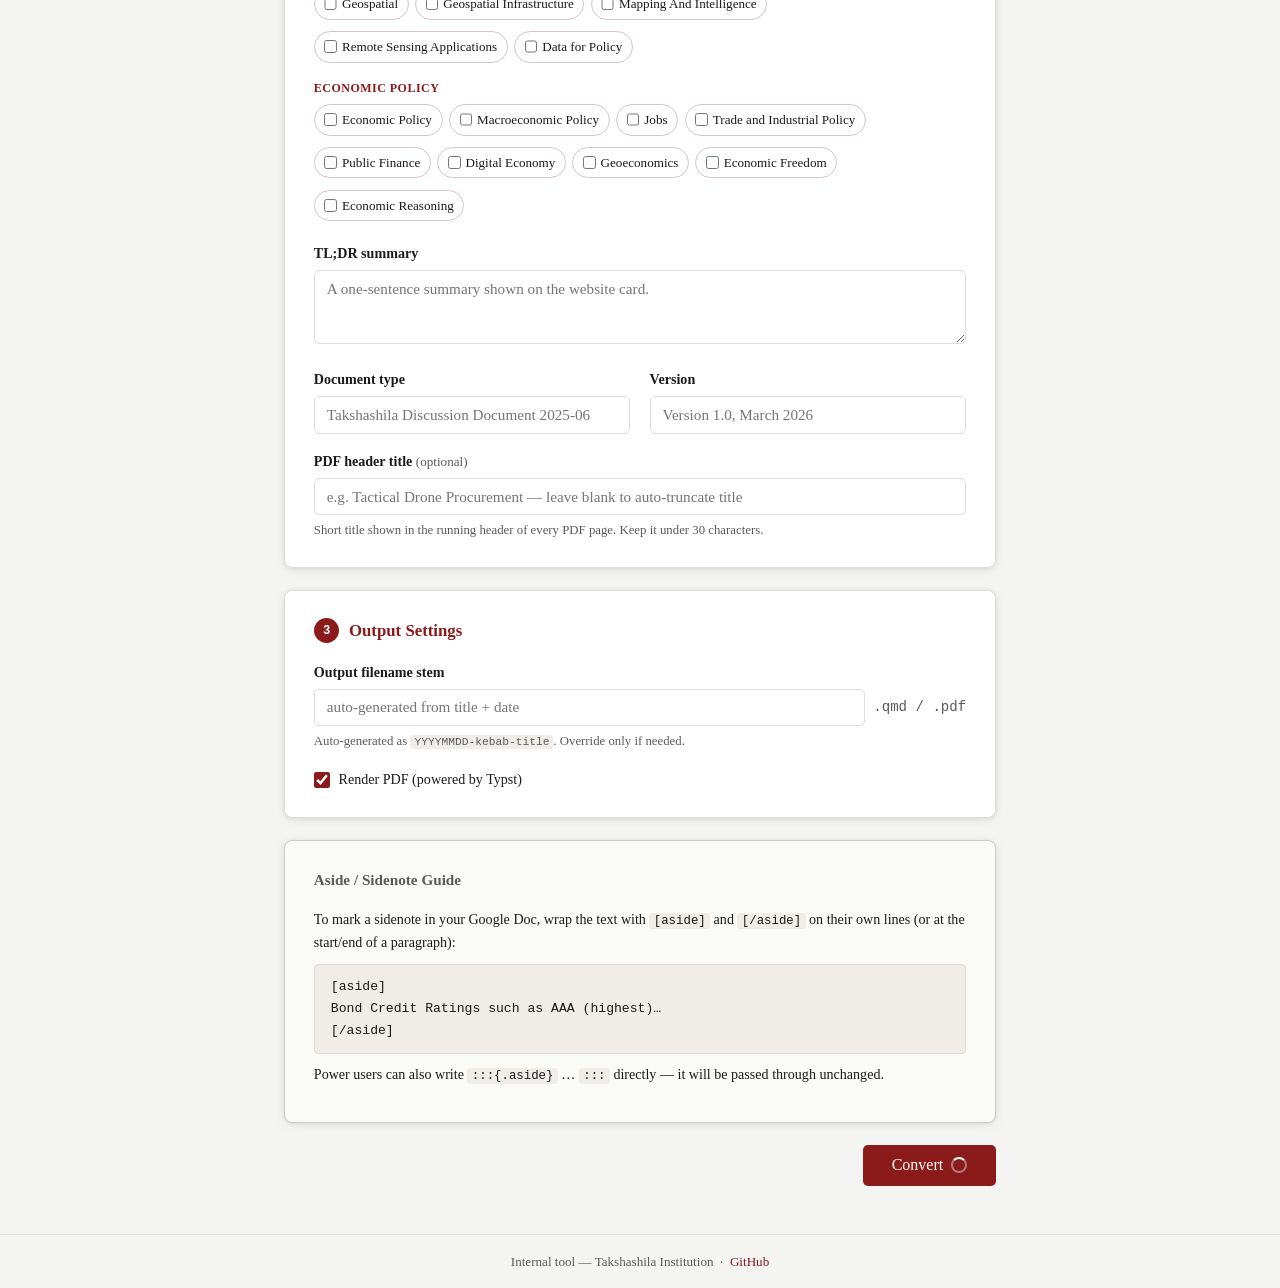
==== commit c3fcecbf: "feat: add United States and US Congress categories Co-Authored-By: Claude Sonnet 4.6 <noreply@anthro" ====
--- a/static/index.html
+++ b/static/index.html
@@ -122,6 +122,8 @@
                   <label class="cat-chip"><input type="checkbox" name="categories_cb" value="Maritime Security"> Maritime Security</label>
                   <label class="cat-chip"><input type="checkbox" name="categories_cb" value="Indo-Pacific"> Indo-Pacific</label>
                   <label class="cat-chip"><input type="checkbox" name="categories_cb" value="Japan"> Japan</label>
+                  <label class="cat-chip"><input type="checkbox" name="categories_cb" value="United States"> United States</label>
+                  <label class="cat-chip"><input type="checkbox" name="categories_cb" value="US Congress"> US Congress</label>
                 </div>
               </div>
 
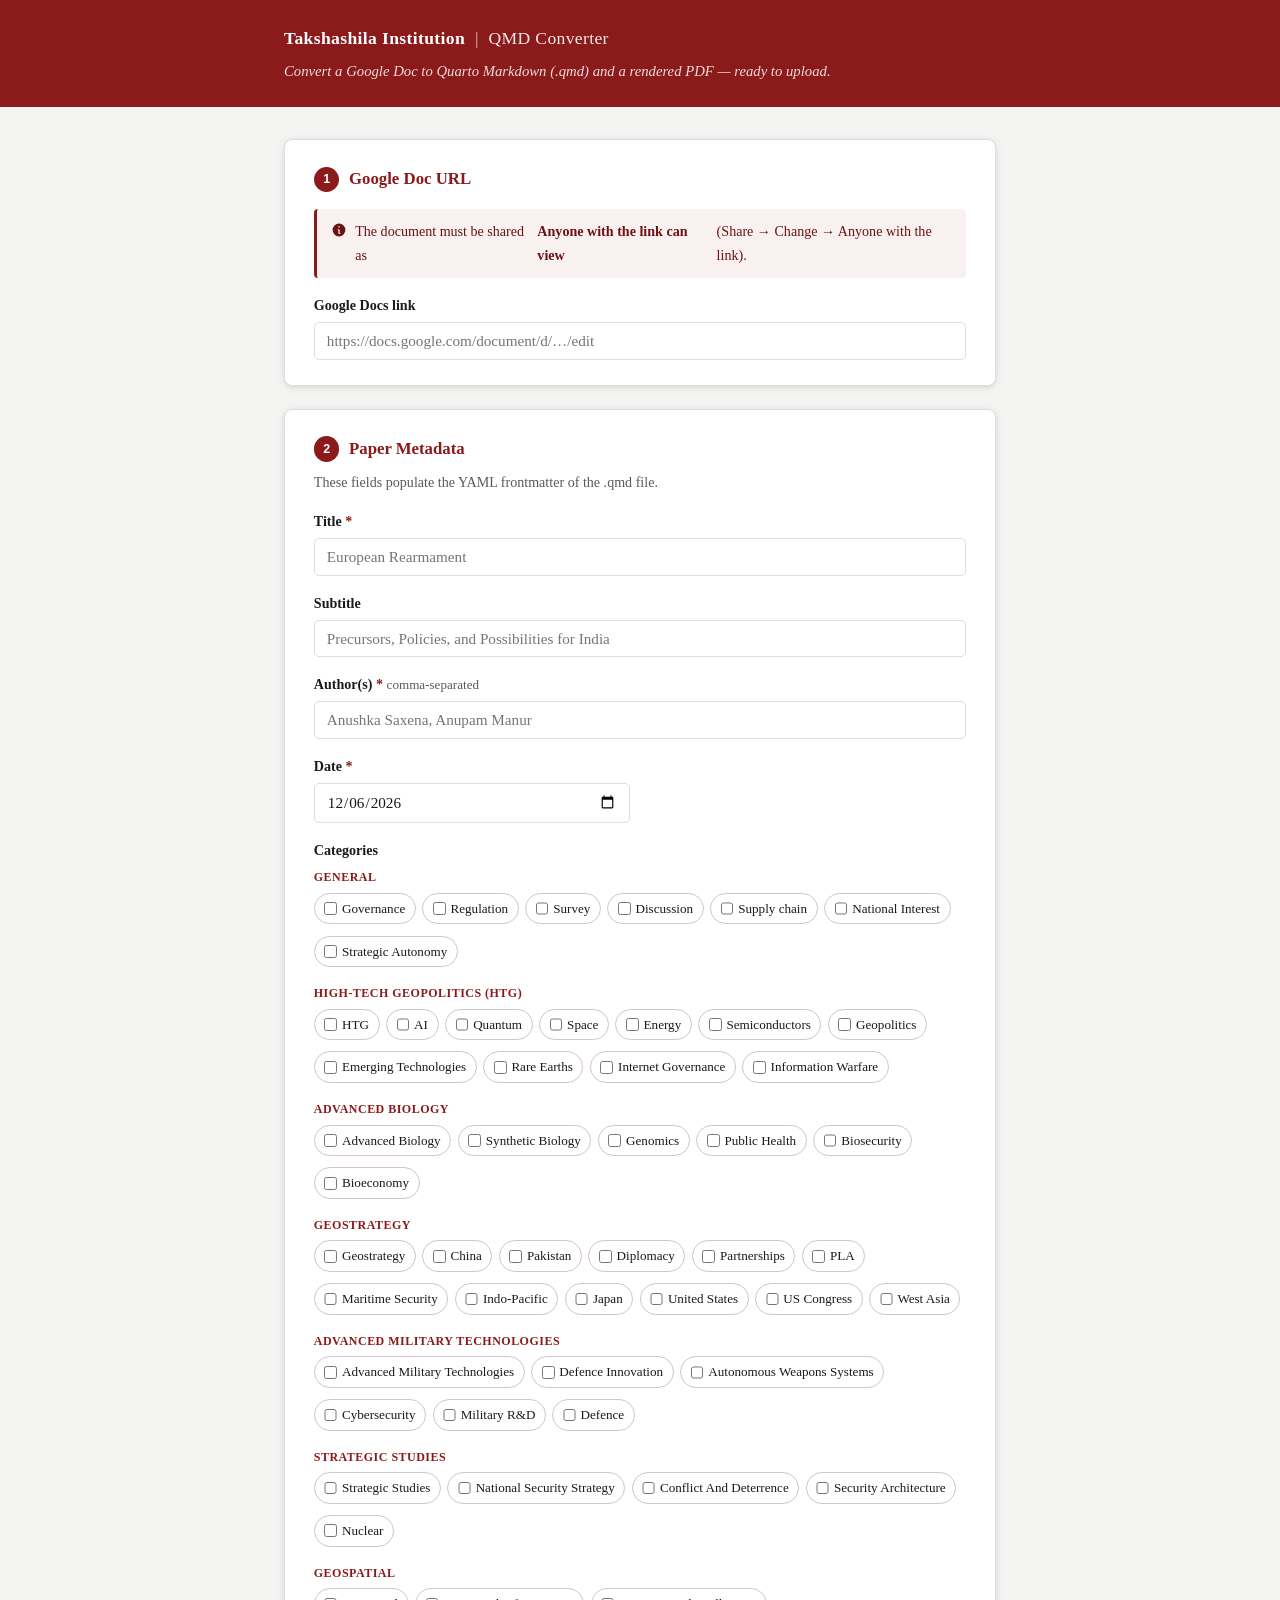
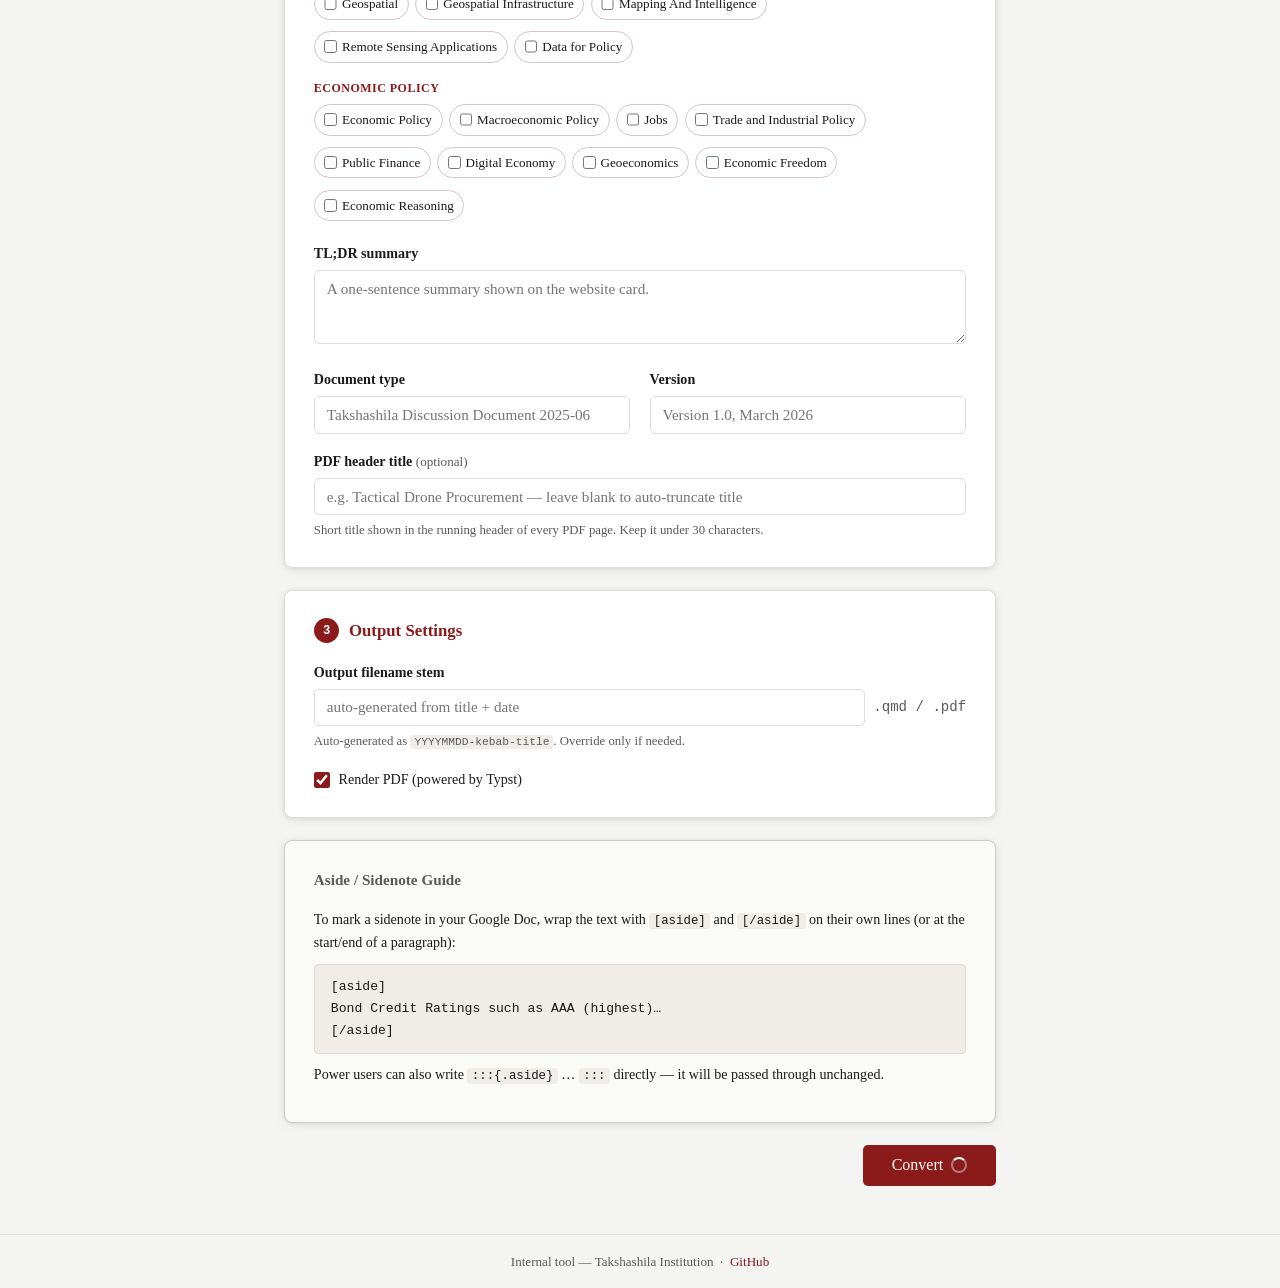
==== commit 0af4759f: "feat: add West Asia category Co-Authored-By: Claude Sonnet 4.6 <noreply@anthropic.com>" ====
--- a/static/index.html
+++ b/static/index.html
@@ -124,6 +124,7 @@
                   <label class="cat-chip"><input type="checkbox" name="categories_cb" value="Japan"> Japan</label>
                   <label class="cat-chip"><input type="checkbox" name="categories_cb" value="United States"> United States</label>
                   <label class="cat-chip"><input type="checkbox" name="categories_cb" value="US Congress"> US Congress</label>
+                  <label class="cat-chip"><input type="checkbox" name="categories_cb" value="West Asia"> West Asia</label>
                 </div>
               </div>
 
